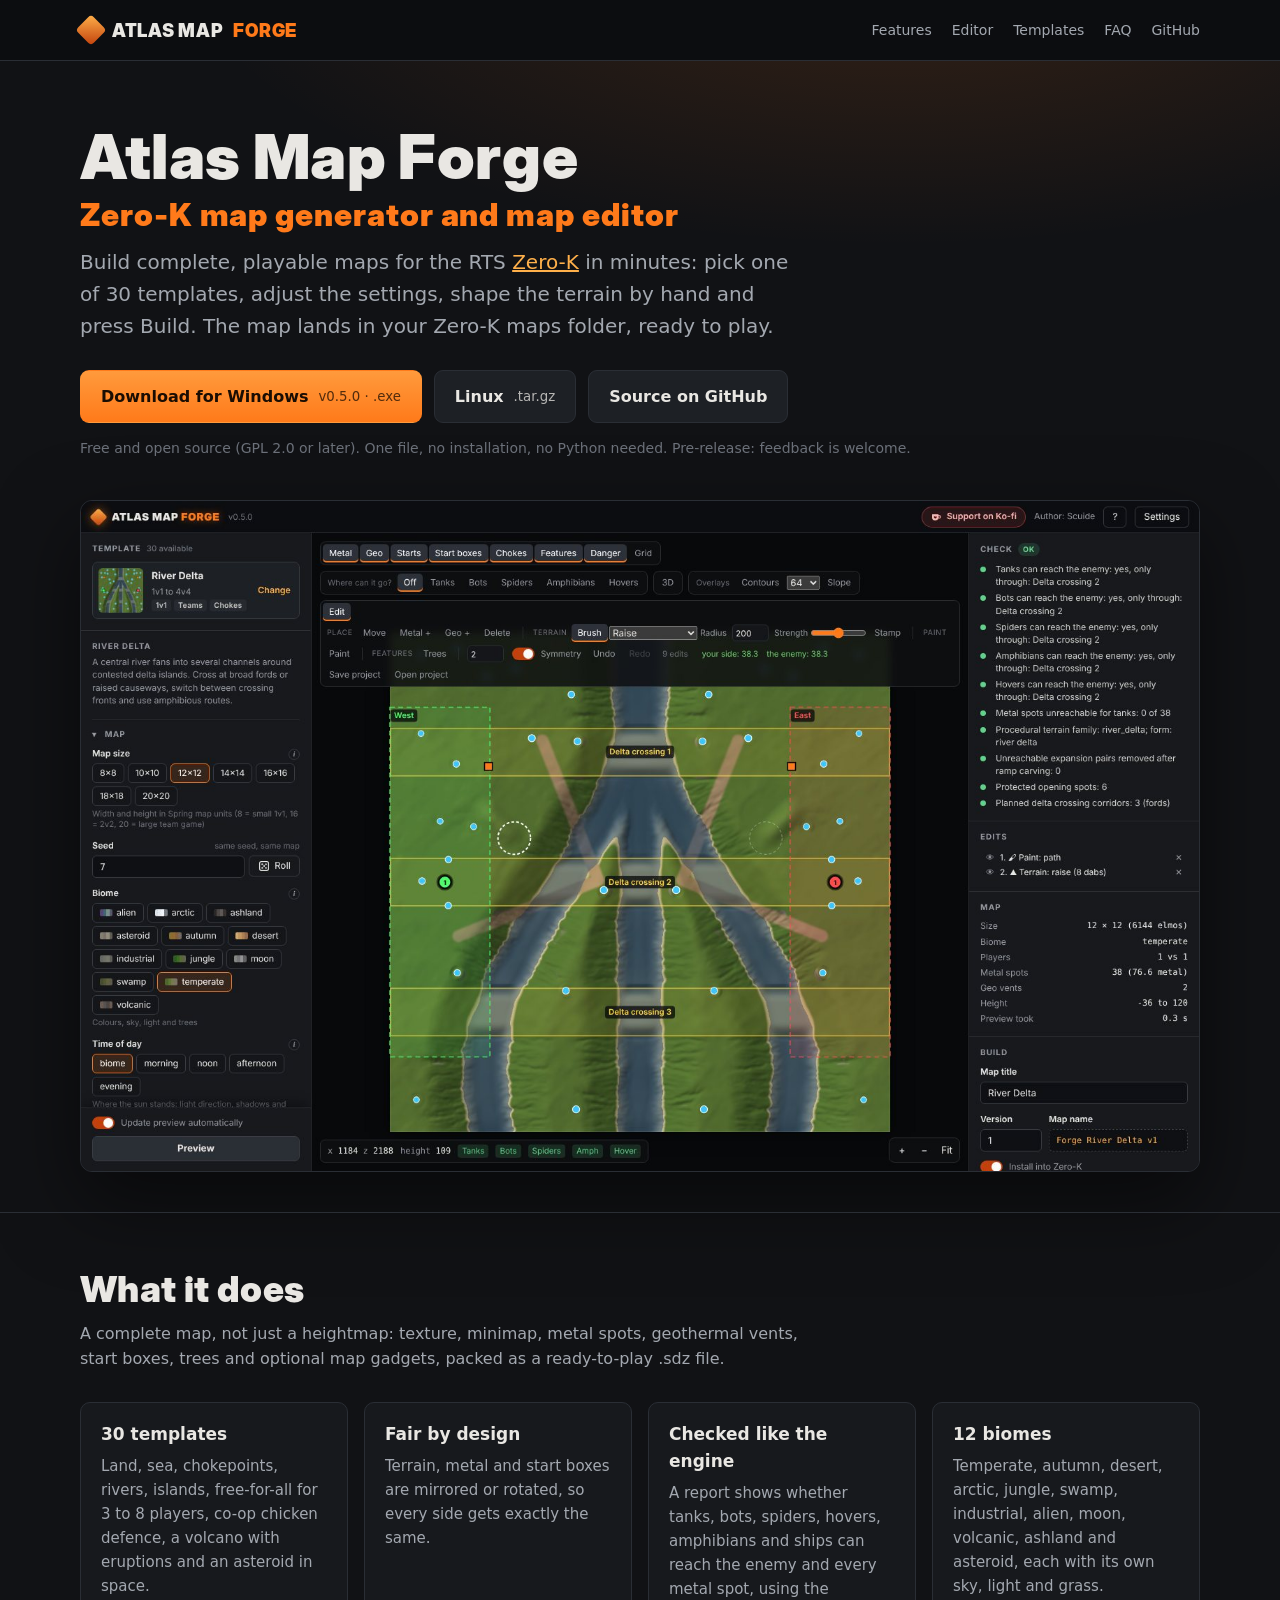
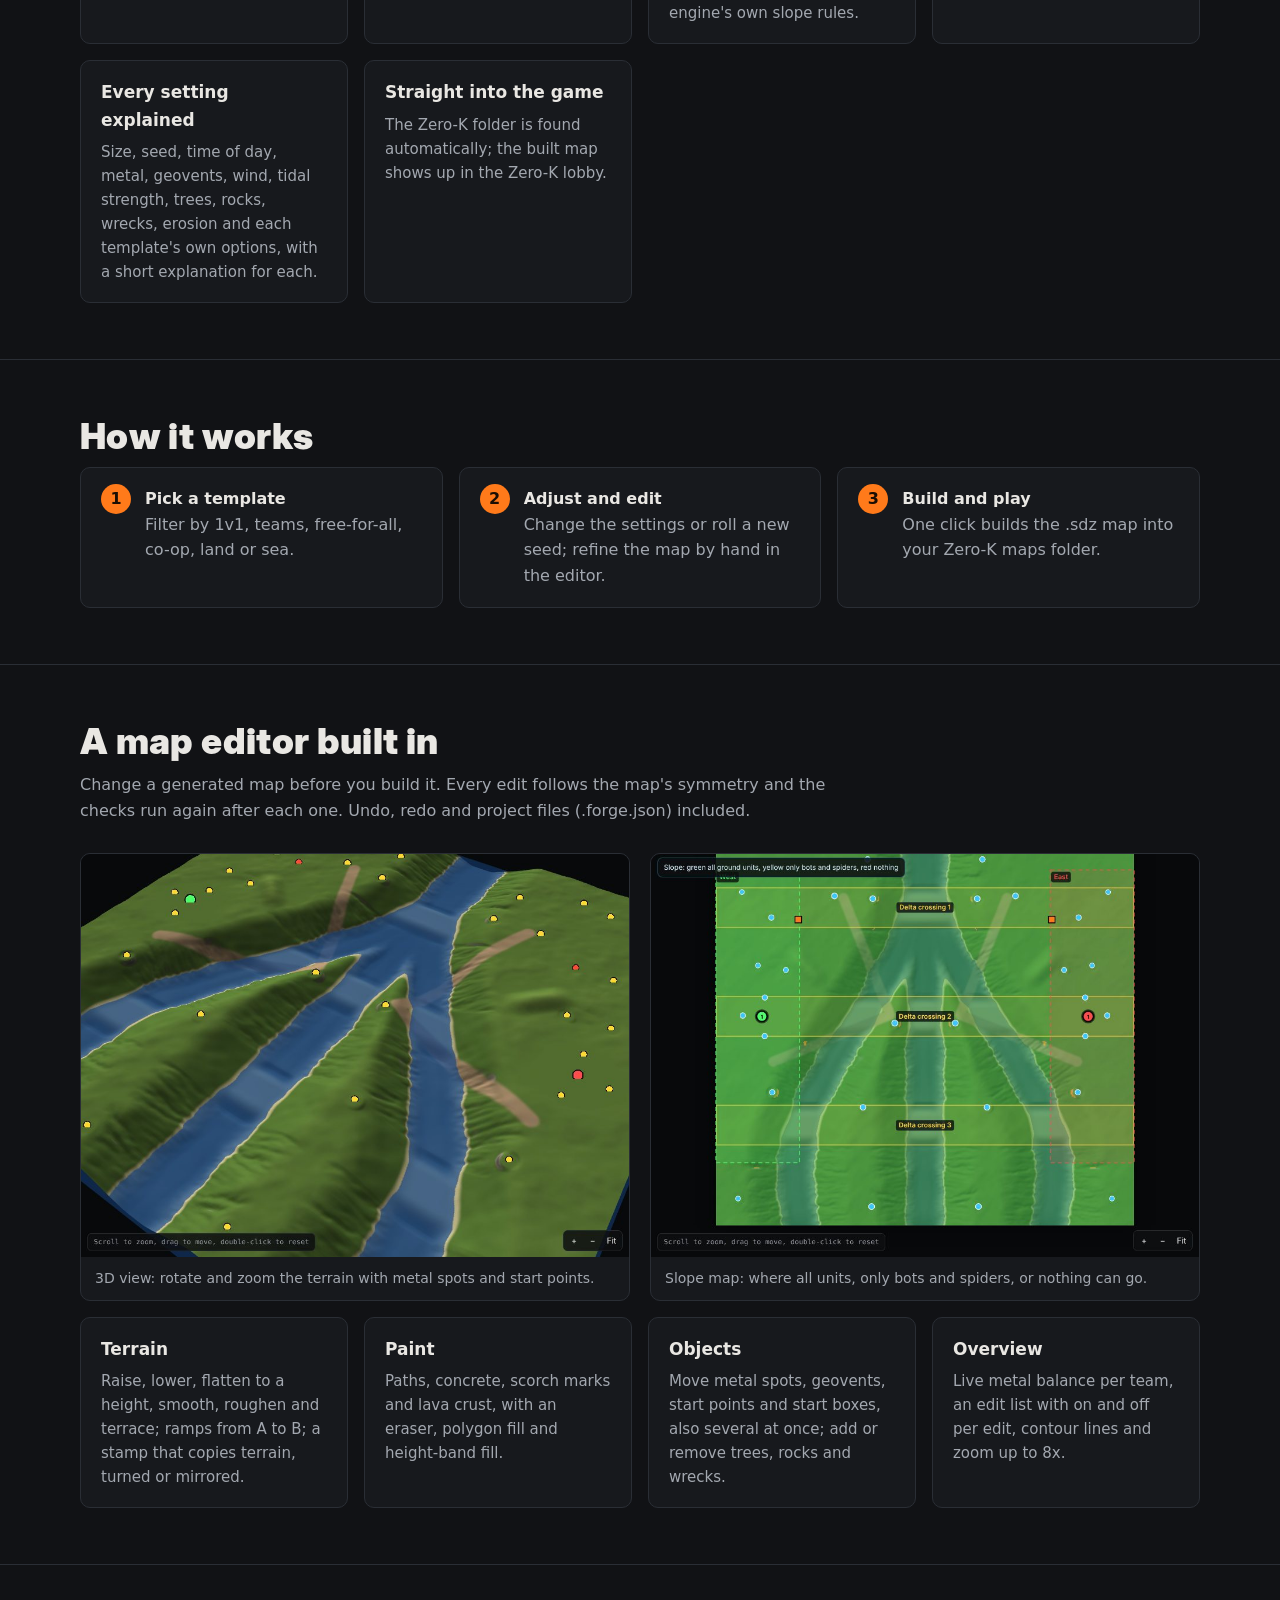
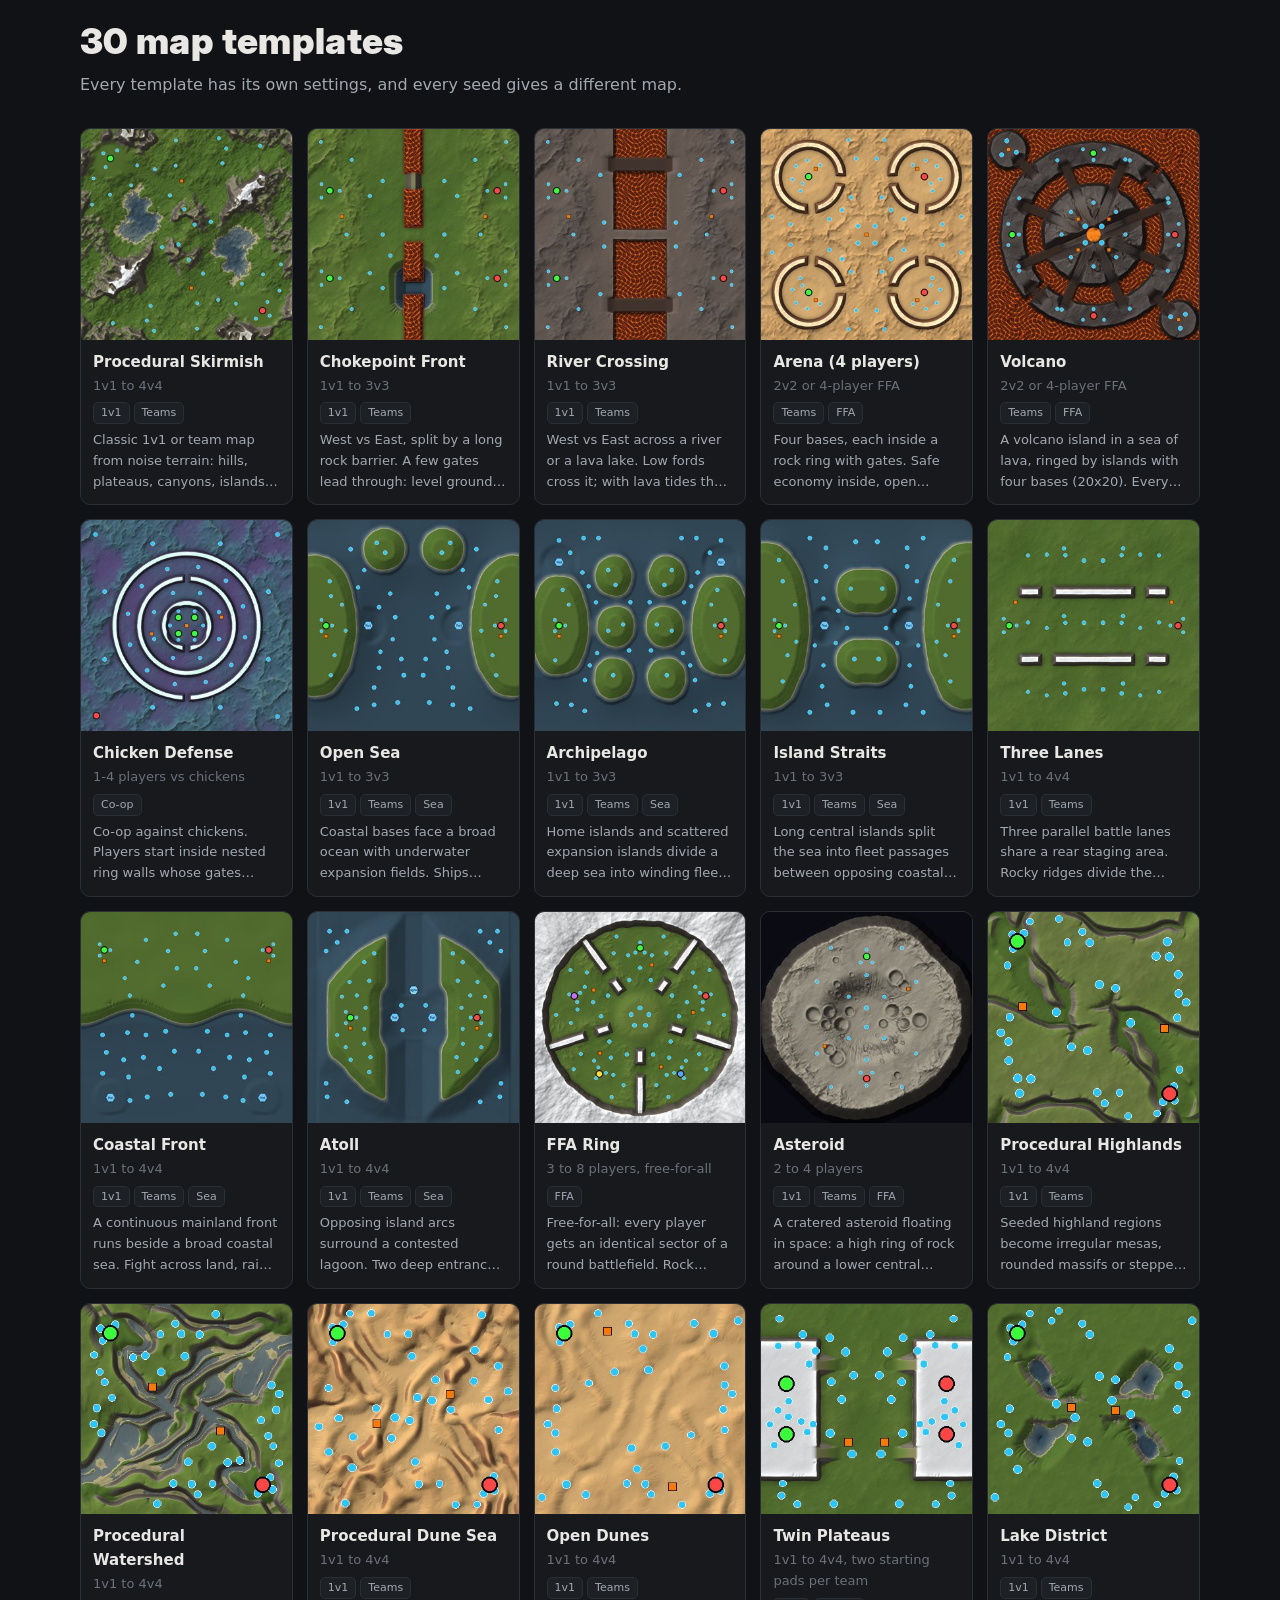
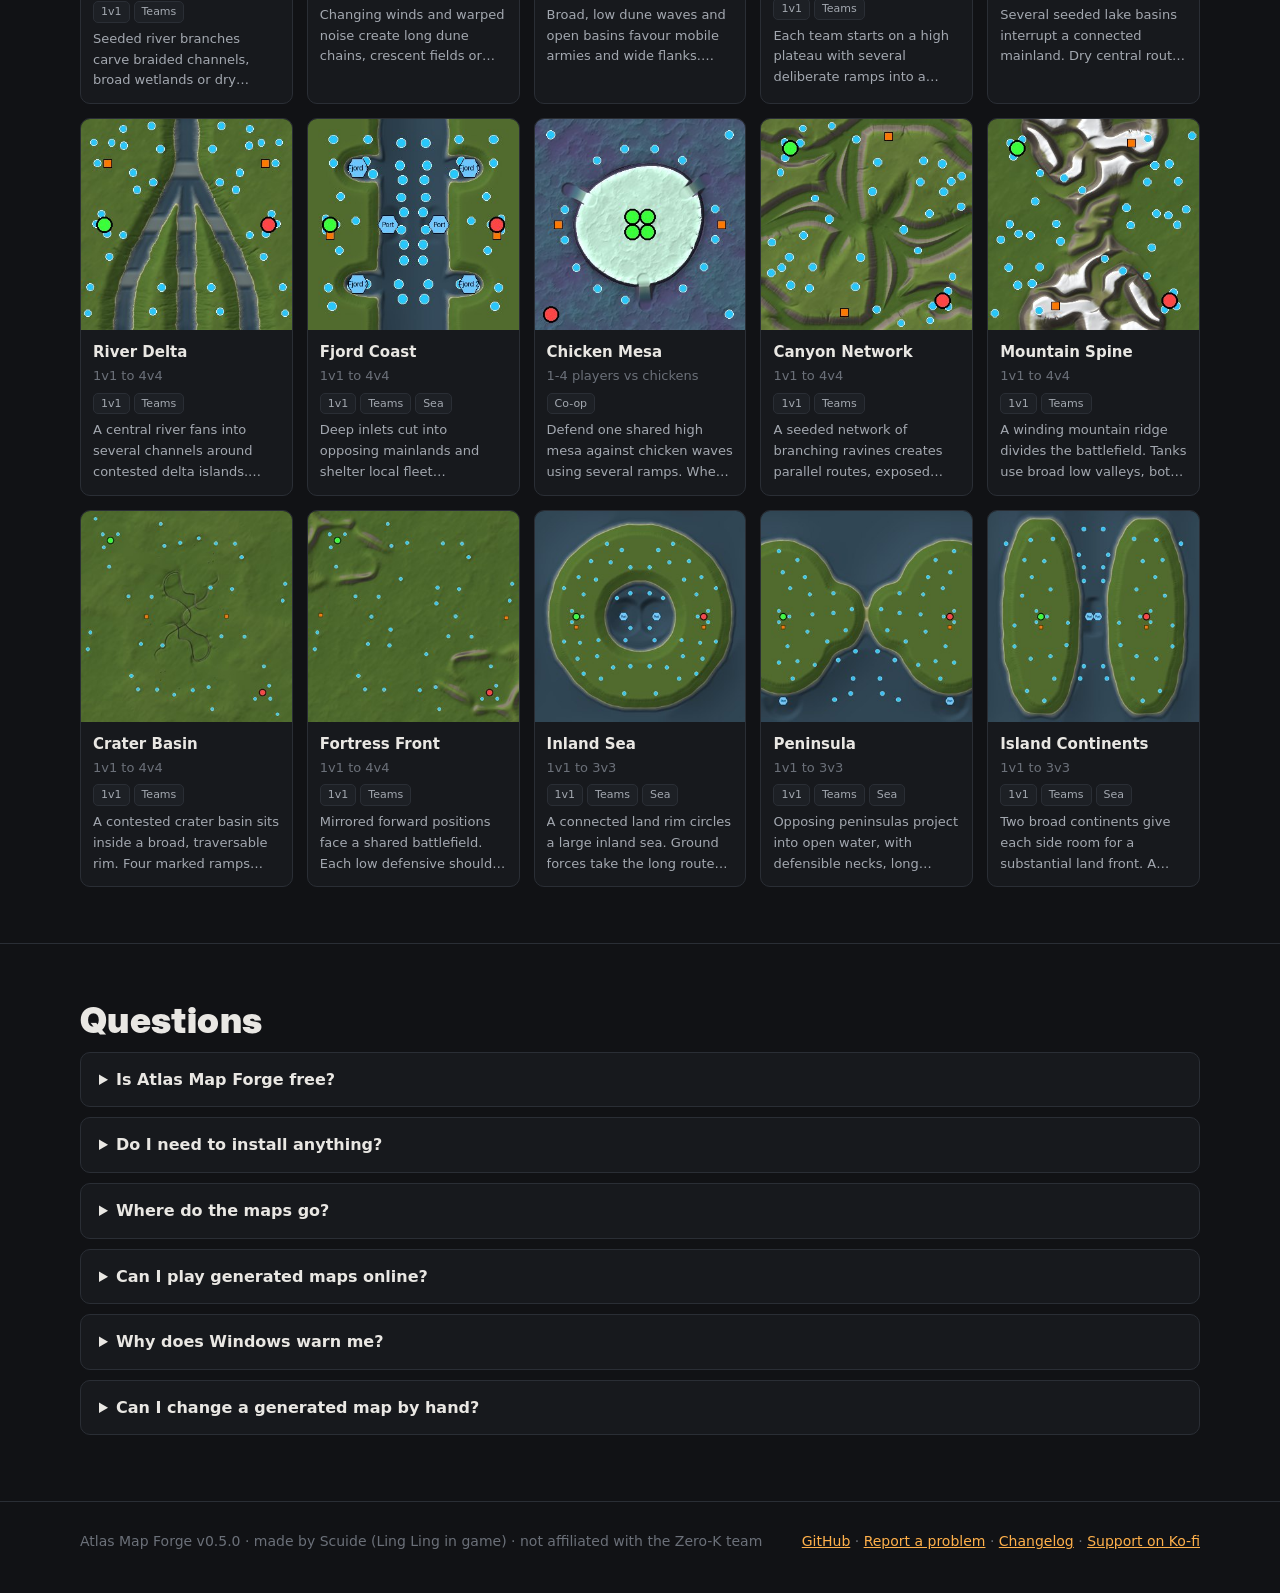
==== index.html @ 58ce88fb "Website on GitHub Pages; README says "Zero-K map generator and map editor" - index.html at the repos" ====
<!doctype html>
<html lang="en">
<head>
<meta charset="utf-8">
<meta name="viewport" content="width=device-width, initial-scale=1">
<title>Atlas Map Forge: Zero-K map generator and map editor</title>
<meta name="description" content="Free, open-source Zero-K map generator and map editor. Pick one of 30 templates, adjust the settings, edit terrain by hand and build a complete, playable Zero-K map. Windows and Linux.">
<meta name="keywords" content="Zero-K map generator, Zero-K map editor, Zero-K maps, random map generator, Spring RTS map generator, Recoil engine, SpringRTS maps, RTS map maker">
<link rel="canonical" href="https://scuide.github.io/atlas-map-forge/">
<link rel="icon" href="site/img/favicon.png">
<meta property="og:type" content="website">
<meta property="og:title" content="Atlas Map Forge: Zero-K map generator and map editor">
<meta property="og:description" content="Build complete, playable Zero-K maps from 30 templates and edit them by hand. Free, open source, Windows and Linux.">
<meta property="og:url" content="https://scuide.github.io/atlas-map-forge/">
<meta property="og:image" content="https://scuide.github.io/atlas-map-forge/site/img/og.jpg">
<meta name="twitter:card" content="summary_large_image">
<script type="application/ld+json">{"@context": "https://schema.org", "@type": "SoftwareApplication", "name": "Atlas Map Forge", "applicationCategory": "GameApplication", "operatingSystem": "Windows, Linux", "softwareVersion": "0.5.0", "description": "Free, open-source map generator and map editor for the RTS Zero-K. Builds complete, playable Zero-K maps from templates.", "url": "https://scuide.github.io/atlas-map-forge/", "downloadUrl": "https://github.com/Scuide/atlas-map-forge/releases/tag/v0.5.0", "license": "https://www.gnu.org/licenses/gpl-2.0.html", "offers": {"@type": "Offer", "price": "0", "priceCurrency": "USD"}, "author": {"@type": "Person", "name": "Scuide"}, "screenshot": "https://scuide.github.io/atlas-map-forge/site/img/editor.jpg"}</script>
<script type="application/ld+json">{"@context": "https://schema.org", "@type": "FAQPage", "mainEntity": [{"@type": "Question", "name": "Is Atlas Map Forge free?", "acceptedAnswer": {"@type": "Answer", "text": "Yes. It is open source under the GPL 2.0 or later, and the Windows and Linux programs are free downloads."}}, {"@type": "Question", "name": "Do I need to install anything?", "acceptedAnswer": {"@type": "Answer", "text": "No. On Windows you start AtlasMapForge.exe; on Linux you unpack the archive and start ./AtlasMapForge, which opens the app in your web browser. Python is not needed."}}, {"@type": "Question", "name": "Where do the maps go?", "acceptedAnswer": {"@type": "Answer", "text": "The Forge finds your Zero-K folder (Steam or the standalone version) and builds the map straight into its maps folder, so it shows up in the Zero-K lobby right away."}}, {"@type": "Question", "name": "Can I play generated maps online?", "acceptedAnswer": {"@type": "Answer", "text": "Yes, in passworded rooms. New maps are \"unsupported\" on zero-k.info until the Zero-K team approves them."}}, {"@type": "Question", "name": "Why does Windows warn me?", "acceptedAnswer": {"@type": "Answer", "text": "The program is not code-signed yet. Click \"More info\", then \"Run anyway\". Every release is built and tested automatically on GitHub from the public source code."}}, {"@type": "Question", "name": "Can I change a generated map by hand?", "acceptedAnswer": {"@type": "Answer", "text": "Yes. The editor shapes terrain, paints paths and scorch marks, places trees, rocks and wrecks, and moves metal spots, geovents, start points and start boxes. Symmetry and the reachability checks are kept for every edit."}}]}</script>
<style>
@font-face { font-family: "Inter Display"; font-weight: 900; src: url("atlasforge/app/web/InterDisplay-Black.otf") format("opentype"); font-display: swap; }
:root {
  --bg: #111215; --panel: #17191d; --panel-2: #1d2025; --line: #2a2e35; --text: #e9e7e3; --muted: #a3a8b0;
  --faint: #6b7079; --ember: #ff7a1a; --ember-hot: #ffb04a; --ok: #5fd38a; --cyan: #46c8ff;
  --ui: "Segoe UI Variable Text", "Segoe UI", system-ui, -apple-system, Roboto, sans-serif;
  color-scheme: dark;
}
* { box-sizing: border-box; }
html { scroll-behavior: smooth; }
body { margin: 0; background: var(--bg); color: var(--text); font: 16px/1.6 var(--ui); }
a { color: var(--ember-hot); }
img { max-width: 100%; height: auto; display: block; }
.wrap { max-width: 1160px; margin: 0 auto; padding: 0 20px; }
header.top { border-bottom: 1px solid var(--line); background: #0c0d10; }
header.top .wrap { display: flex; align-items: center; gap: 18px; height: 60px; }
.brand { display: flex; align-items: center; gap: 10px; font: 900 18px "Inter Display", var(--ui); letter-spacing: .04em; color: var(--text); text-decoration: none; }
.brand b { color: var(--ember); font-weight: 900; }
.brand .gem { width: 22px; height: 22px; transform: rotate(45deg); border-radius: 4px; background: linear-gradient(135deg, var(--ember-hot), #c2410c); }
nav { margin-left: auto; display: flex; gap: 20px; font-size: 14px; }
nav a { color: var(--muted); text-decoration: none; }
nav a:hover { color: var(--text); }
.hero { padding: 64px 0 40px; background: radial-gradient(1200px 500px at 70% -10%, rgba(255,122,26,.16), transparent 60%); }
.hero h1 { font: 900 clamp(34px, 6vw, 62px)/1.04 "Inter Display", var(--ui); margin: 0 0 14px; letter-spacing: .01em; }
.hero h1 span { display: block; font-size: .5em; color: var(--ember); letter-spacing: .03em; margin-top: 10px; }
.hero p.lead { font-size: clamp(17px, 2.2vw, 20px); color: var(--muted); max-width: 720px; margin: 0 0 28px; }
.buttons { display: flex; flex-wrap: wrap; gap: 12px; align-items: center; }
.btn { display: inline-flex; align-items: center; gap: 10px; padding: 13px 20px; border-radius: 9px; font-weight: 700; text-decoration: none; border: 1px solid var(--line); color: var(--text); background: var(--panel-2); }
.btn.primary { background: linear-gradient(180deg, #ff9a3c, var(--ember)); color: #1a0d03; border-color: transparent; }
.btn small { font-weight: 500; opacity: .75; }
.note { color: var(--faint); font-size: 14px; margin-top: 14px; }
.shot { margin-top: 40px; border: 1px solid var(--line); border-radius: 12px; overflow: hidden; box-shadow: 0 30px 80px rgba(0,0,0,.5); }
section { padding: 56px 0; border-top: 1px solid var(--line); }
h2 { font: 900 clamp(26px, 3.6vw, 36px)/1.15 "Inter Display", var(--ui); margin: 0 0 10px; letter-spacing: .01em; }
.sub { color: var(--muted); margin: 0 0 30px; max-width: 760px; }
.grid { display: grid; grid-template-columns: repeat(auto-fit, minmax(250px, 1fr)); gap: 16px; }
.card { background: var(--panel); border: 1px solid var(--line); border-radius: 10px; padding: 18px 20px; }
.card h3 { margin: 0 0 6px; font-size: 17px; }
.card p { margin: 0; color: var(--muted); font-size: 15px; }
.steps { counter-reset: s; list-style: none; padding: 0; margin: 0; display: grid; grid-template-columns: repeat(auto-fit, minmax(240px, 1fr)); gap: 16px; }
.steps li { counter-increment: s; background: var(--panel); border: 1px solid var(--line); border-radius: 10px; padding: 18px 20px 18px 64px; position: relative; color: var(--muted); }
.steps li::before { content: counter(s); position: absolute; left: 20px; top: 16px; width: 30px; height: 30px; border-radius: 50%; display: grid; place-items: center; font-weight: 800; color: #1a0d03; background: var(--ember); }
.steps b { color: var(--text); display: block; }
.two { display: grid; grid-template-columns: 1fr 1fr; gap: 20px; }
.two figure { margin: 0; border: 1px solid var(--line); border-radius: 10px; overflow: hidden; background: var(--panel); }
.two figcaption { padding: 10px 14px; color: var(--muted); font-size: 14px; }
.tpls { list-style: none; padding: 0; margin: 0; display: grid; grid-template-columns: repeat(auto-fill, minmax(200px, 1fr)); gap: 14px; }
.tpl { background: var(--panel); border: 1px solid var(--line); border-radius: 10px; overflow: hidden; }
.tpl img { width: 100%; aspect-ratio: 1; object-fit: cover; }
.tpl div { padding: 10px 12px 12px; }
.tpl h3 { margin: 0; font-size: 15px; }
.tpl .meta { margin: 2px 0 6px; color: var(--faint); font-size: 13px; }
.tpl .tags { margin: 0 0 6px; display: flex; flex-wrap: wrap; gap: 4px; }
.tpl .tags span { font-size: 11px; padding: 1px 7px; border-radius: 5px; background: var(--panel-2); border: 1px solid var(--line); color: var(--muted); }
.tpl .desc { margin: 0; font-size: 13px; color: var(--muted); display: -webkit-box; -webkit-line-clamp: 3; -webkit-box-orient: vertical; overflow: hidden; }
details { background: var(--panel); border: 1px solid var(--line); border-radius: 10px; padding: 14px 18px; margin-bottom: 10px; }
summary { cursor: pointer; font-weight: 700; }
details p { color: var(--muted); margin: 10px 0 0; }
footer { border-top: 1px solid var(--line); padding: 28px 0 40px; color: var(--faint); font-size: 14px; }
footer .wrap { display: flex; flex-wrap: wrap; gap: 18px; justify-content: space-between; }
@media (max-width: 760px) {
  nav { display: none; }
  .two { grid-template-columns: 1fr; }
  .hero { padding-top: 40px; }
}
</style>
</head>
<body>
<header class="top"><div class="wrap">
  <a class="brand" href="./"><span class="gem"></span>ATLAS MAP <b>FORGE</b></a>
  <nav><a href="#features">Features</a><a href="#editor">Editor</a><a href="#templates">Templates</a><a href="#faq">FAQ</a><a href="https://github.com/Scuide/atlas-map-forge">GitHub</a></nav>
</div></header>

<main>
<div class="hero"><div class="wrap">
  <h1>Atlas Map Forge<span>Zero-K map generator and map editor</span></h1>
  <p class="lead">Build complete, playable maps for the RTS <a href="https://zero-k.info">Zero-K</a> in minutes: pick one of 30 templates, adjust the settings, shape the terrain by hand and press Build. The map lands in your Zero-K maps folder, ready to play.</p>
  <div class="buttons">
    <a class="btn primary" href="https://github.com/Scuide/atlas-map-forge/releases/download/v0.5.0/AtlasMapForge.exe">Download for Windows <small>v0.5.0 &middot; .exe</small></a>
    <a class="btn" href="https://github.com/Scuide/atlas-map-forge/releases/download/v0.5.0/AtlasMapForge-linux-x86_64.tar.gz">Linux <small>.tar.gz</small></a>
    <a class="btn" href="https://github.com/Scuide/atlas-map-forge">Source on GitHub</a>
  </div>
  <p class="note">Free and open source (GPL 2.0 or later). One file, no installation, no Python needed. Pre-release: feedback is welcome.</p>
  <div class="shot"><img src="site/img/editor.jpg" width="1600" height="960" alt="Atlas Map Forge app: a Zero-K map in the editor with metal spots, start boxes, chokes and the check report"></div>
</div></div>

<section id="features"><div class="wrap">
  <h2>What it does</h2>
  <p class="sub">A complete map, not just a heightmap: texture, minimap, metal spots, geothermal vents, start boxes, trees and optional map gadgets, packed as a ready-to-play .sdz file.</p>
  <div class="grid">
    <div class="card"><h3>30 templates</h3><p>Land, sea, chokepoints, rivers, islands, free-for-all for 3 to 8 players, co-op chicken defence, a volcano with eruptions and an asteroid in space.</p></div>
    <div class="card"><h3>Fair by design</h3><p>Terrain, metal and start boxes are mirrored or rotated, so every side gets exactly the same.</p></div>
    <div class="card"><h3>Checked like the engine</h3><p>A report shows whether tanks, bots, spiders, hovers, amphibians and ships can reach the enemy and every metal spot, using the engine's own slope rules.</p></div>
    <div class="card"><h3>12 biomes</h3><p>Temperate, autumn, desert, arctic, jungle, swamp, industrial, alien, moon, volcanic, ashland and asteroid, each with its own sky, light and grass.</p></div>
    <div class="card"><h3>Every setting explained</h3><p>Size, seed, time of day, metal, geovents, wind, tidal strength, trees, rocks, wrecks, erosion and each template's own options, with a short explanation for each.</p></div>
    <div class="card"><h3>Straight into the game</h3><p>The Zero-K folder is found automatically; the built map shows up in the Zero-K lobby.</p></div>
  </div>
</div></section>

<section><div class="wrap">
  <h2>How it works</h2>
  <ol class="steps">
    <li><b>Pick a template</b>Filter by 1v1, teams, free-for-all, co-op, land or sea.</li>
    <li><b>Adjust and edit</b>Change the settings or roll a new seed; refine the map by hand in the editor.</li>
    <li><b>Build and play</b>One click builds the .sdz map into your Zero-K maps folder.</li>
  </ol>
</div></section>

<section id="editor"><div class="wrap">
  <h2>A map editor built in</h2>
  <p class="sub">Change a generated map before you build it. Every edit follows the map's symmetry and the checks run again after each one. Undo, redo and project files (.forge.json) included.</p>
  <div class="two">
    <figure><img src="site/img/3d.jpg" width="938" height="690" loading="lazy" alt="3D terrain view of a Zero-K river delta map in Atlas Map Forge"><figcaption>3D view: rotate and zoom the terrain with metal spots and start points.</figcaption></figure>
    <figure><img src="site/img/slope.jpg" width="938" height="690" loading="lazy" alt="Slope overlay showing where Zero-K units can drive and climb"><figcaption>Slope map: where all units, only bots and spiders, or nothing can go.</figcaption></figure>
  </div>
  <div class="grid" style="margin-top:16px">
    <div class="card"><h3>Terrain</h3><p>Raise, lower, flatten to a height, smooth, roughen and terrace; ramps from A to B; a stamp that copies terrain, turned or mirrored.</p></div>
    <div class="card"><h3>Paint</h3><p>Paths, concrete, scorch marks and lava crust, with an eraser, polygon fill and height-band fill.</p></div>
    <div class="card"><h3>Objects</h3><p>Move metal spots, geovents, start points and start boxes, also several at once; add or remove trees, rocks and wrecks.</p></div>
    <div class="card"><h3>Overview</h3><p>Live metal balance per team, an edit list with on and off per edit, contour lines and zoom up to 8x.</p></div>
  </div>
</div></section>

<section id="templates"><div class="wrap">
  <h2>30 map templates</h2>
  <p class="sub">Every template has its own settings, and every seed gives a different map.</p>
  <ul class="tpls">
<li class="tpl"><img src="atlasforge/app/web/thumbs/skirmish.jpg" alt="Procedural Skirmish map preview" width="320" height="320" loading="lazy"><div><h3>Procedural Skirmish</h3><p class="meta">1v1 to 4v4</p><p class="tags"><span>1v1</span><span>Teams</span></p><p class="desc">Classic 1v1 or team map from noise terrain: hills, plateaus, canyons, islands or craters. Ramps are carved automatically so tanks reach every base and metal spot.</p></div></li>
<li class="tpl"><img src="atlasforge/app/web/thumbs/chokepoint.jpg" alt="Chokepoint Front map preview" width="320" height="320" loading="lazy"><div><h3>Chokepoint Front</h3><p class="meta">1v1 to 3v3</p><p class="tags"><span>1v1</span><span>Teams</span></p><p class="desc">West vs East, split by a long rock barrier. A few gates lead through: level ground for everyone, rock humps only bots can climb, or water channels for hovers and amphibians.</p></div></li>
<li class="tpl"><img src="atlasforge/app/web/thumbs/river.jpg" alt="River Crossing map preview" width="320" height="320" loading="lazy"><div><h3>River Crossing</h3><p class="meta">1v1 to 3v3</p><p class="tags"><span>1v1</span><span>Teams</span></p><p class="desc">West vs East across a river or a lava lake. Low fords cross it; with lava tides the fords flood every few minutes (on-screen countdown) while a causeway in the middle stays safe.</p></div></li>
<li class="tpl"><img src="atlasforge/app/web/thumbs/arena.jpg" alt="Arena (4 players) map preview" width="320" height="320" loading="lazy"><div><h3>Arena (4 players)</h3><p class="meta">2v2 or 4-player FFA</p><p class="tags"><span>Teams</span><span>FFA</span></p><p class="desc">Four bases, each inside a rock ring with gates. Safe economy inside, open ground outside and a rich centre. Plays as 2v2 or as a 4-player free-for-all.</p></div></li>
<li class="tpl"><img src="atlasforge/app/web/thumbs/volcano.jpg" alt="Volcano map preview" width="320" height="320" loading="lazy"><div><h3>Volcano</h3><p class="meta">2v2 or 4-player FFA</p><p class="tags"><span>Teams</span><span>FFA</span></p><p class="desc">A volcano island in a sea of lava, ringed by islands with four bases (20x20). Every few minutes the volcano erupts: lava bombs rain on the slopes and the rising lava floods every causeway.</p></div></li>
<li class="tpl"><img src="atlasforge/app/web/thumbs/chicken.jpg" alt="Chicken Defense map preview" width="320" height="320" loading="lazy"><div><h3>Chicken Defense</h3><p class="meta">1-4 players vs chickens</p><p class="tags"><span>Co-op</span></p><p class="desc">Co-op against chickens. Players start inside nested ring walls whose gates alternate, so chickens walk the longest way and players can fall back ring by ring.</p></div></li>
<li class="tpl"><img src="atlasforge/app/web/thumbs/open_sea.jpg" alt="Open Sea map preview" width="320" height="320" loading="lazy"><div><h3>Open Sea</h3><p class="meta">1v1 to 3v3</p><p class="tags"><span>1v1</span><span>Teams</span><span>Sea</span></p><p class="desc">Coastal bases face a broad ocean with underwater expansion fields. Ships control the open water while amphibians and hovers raid the beaches.</p></div></li>
<li class="tpl"><img src="atlasforge/app/web/thumbs/archipelago.jpg" alt="Archipelago map preview" width="320" height="320" loading="lazy"><div><h3>Archipelago</h3><p class="meta">1v1 to 3v3</p><p class="tags"><span>1v1</span><span>Teams</span><span>Sea</span></p><p class="desc">Home islands and scattered expansion islands divide a deep sea into winding fleet routes. Capture island economy with amphibians and defend underwater resources with ships.</p></div></li>
<li class="tpl"><img src="atlasforge/app/web/thumbs/straits.jpg" alt="Island Straits map preview" width="320" height="320" loading="lazy"><div><h3>Island Straits</h3><p class="meta">1v1 to 3v3</p><p class="tags"><span>1v1</span><span>Teams</span><span>Sea</span></p><p class="desc">Long central islands split the sea into fleet passages between opposing coastal bases. Fight for the straits and use amphibious landings to capture the central islands.</p></div></li>
<li class="tpl"><img src="atlasforge/app/web/thumbs/three_lanes.jpg" alt="Three Lanes map preview" width="320" height="320" loading="lazy"><div><h3>Three Lanes</h3><p class="meta">1v1 to 4v4</p><p class="tags"><span>1v1</span><span>Teams</span></p><p class="desc">Three parallel battle lanes share a rear staging area. Rocky ridges divide the fronts; side crossings let armies switch lanes and threaten exposed expansion fields.</p></div></li>
<li class="tpl"><img src="atlasforge/app/web/thumbs/coastal_front.jpg" alt="Coastal Front map preview" width="320" height="320" loading="lazy"><div><h3>Coastal Front</h3><p class="meta">1v1 to 4v4</p><p class="tags"><span>1v1</span><span>Teams</span><span>Sea</span></p><p class="desc">A continuous mainland front runs beside a broad coastal sea. Fight across land, raid the shoreline with ships, or land amphibious forces behind the front.</p></div></li>
<li class="tpl"><img src="atlasforge/app/web/thumbs/atoll.jpg" alt="Atoll map preview" width="320" height="320" loading="lazy"><div><h3>Atoll</h3><p class="meta">1v1 to 4v4</p><p class="tags"><span>1v1</span><span>Teams</span><span>Sea</span></p><p class="desc">Opposing island arcs surround a contested lagoon. Two deep entrances link the lagoon to the outer ocean; control the inside route or sail around the island flanks.</p></div></li>
<li class="tpl"><img src="atlasforge/app/web/thumbs/ffa_ring.jpg" alt="FFA Ring map preview" width="320" height="320" loading="lazy"><div><h3>FFA Ring</h3><p class="meta">3 to 8 players, free-for-all</p><p class="tags"><span>FFA</span></p><p class="desc">Free-for-all: every player gets an identical sector of a round battlefield. Rock ridges separate neighbours, with a pass between each pair; the richest metal waits in the centre, where all players meet. A mountain rim closes the map.</p></div></li>
<li class="tpl"><img src="atlasforge/app/web/thumbs/asteroid.jpg" alt="Asteroid map preview" width="320" height="320" loading="lazy"><div><h3>Asteroid</h3><p class="meta">2 to 4 players</p><p class="tags"><span>1v1</span><span>Teams</span><span>FFA</span></p><p class="desc">A cratered asteroid floating in space: a high ring of rock around a lower central basin, rough flanks and a steep edge that drops into the void - units and buildings down there are destroyed. Low gravity, a starry sky. Every player gets an identical sector.</p></div></li>
<li class="tpl"><img src="atlasforge/app/web/thumbs/highlands.jpg" alt="Procedural Highlands map preview" width="320" height="320" loading="lazy"><div><h3>Procedural Highlands</h3><p class="meta">1v1 to 4v4</p><p class="tags"><span>1v1</span><span>Teams</span></p><p class="desc">Seeded highland regions become irregular mesas, rounded massifs or stepped uplands. Valleys, expansion sites and automatically carved tank ramps change with every seed.</p></div></li>
<li class="tpl"><img src="atlasforge/app/web/thumbs/watershed.jpg" alt="Procedural Watershed map preview" width="320" height="320" loading="lazy"><div><h3>Procedural Watershed</h3><p class="meta">1v1 to 4v4</p><p class="tags"><span>1v1</span><span>Teams</span></p><p class="desc">Seeded river branches carve braided channels, broad wetlands or dry ravines. Changing the seed reshapes the drainage network; automatic crossings keep land armies connected.</p></div></li>
<li class="tpl"><img src="atlasforge/app/web/thumbs/dune_sea.jpg" alt="Procedural Dune Sea map preview" width="320" height="320" loading="lazy"><div><h3>Procedural Dune Sea</h3><p class="meta">1v1 to 4v4</p><p class="tags"><span>1v1</span><span>Teams</span></p><p class="desc">Changing winds and warped noise create long dune chains, crescent fields or intersecting star dunes. Seeded rocky uplands interrupt the sand; tanks receive natural valleys and automatic ramps.</p></div></li>
<li class="tpl"><img src="atlasforge/app/web/thumbs/open_dunes.jpg" alt="Open Dunes map preview" width="320" height="320" loading="lazy"><div><h3>Open Dunes</h3><p class="meta">1v1 to 4v4</p><p class="tags"><span>1v1</span><span>Teams</span></p><p class="desc">Broad, low dune waves and open basins favour mobile armies and wide flanks. Seeded winds and small rocky outcrops change cover without a dominant barrier.</p></div></li>
<li class="tpl"><img src="atlasforge/app/web/thumbs/twin_plateaus.jpg" alt="Twin Plateaus map preview" width="320" height="320" loading="lazy"><div><h3>Twin Plateaus</h3><p class="meta">1v1 to 4v4, two starting pads per team</p><p class="tags"><span>1v1</span><span>Teams</span></p><p class="desc">Each team starts on a high plateau with several deliberate ramps into a shared lowland. Defend the home height, contest lowland metal and switch pressure between the ramps.</p></div></li>
<li class="tpl"><img src="atlasforge/app/web/thumbs/lake_district.jpg" alt="Lake District map preview" width="320" height="320" loading="lazy"><div><h3>Lake District</h3><p class="meta">1v1 to 4v4</p><p class="tags"><span>1v1</span><span>Teams</span></p><p class="desc">Several seeded lake basins interrupt a connected mainland. Dry central routes and an outer land belt keep armies moving, while amphibians can cross the lakes and raid exposed shores.</p></div></li>
<li class="tpl"><img src="atlasforge/app/web/thumbs/river_delta.jpg" alt="River Delta map preview" width="320" height="320" loading="lazy"><div><h3>River Delta</h3><p class="meta">1v1 to 4v4</p><p class="tags"><span>1v1</span><span>Teams</span></p><p class="desc">A central river fans into several channels around contested delta islands. Cross at broad fords or raised causeways, switch between crossing fronts and use amphibious routes.</p></div></li>
<li class="tpl"><img src="atlasforge/app/web/thumbs/fjord_coast.jpg" alt="Fjord Coast map preview" width="320" height="320" loading="lazy"><div><h3>Fjord Coast</h3><p class="meta">1v1 to 4v4</p><p class="tags"><span>1v1</span><span>Teams</span><span>Sea</span></p><p class="desc">Deep inlets cut into opposing mainlands and shelter local fleet approaches. Hold the bay mouths, raid the inner shores and use amphibious landings behind the headlands.</p></div></li>
<li class="tpl"><img src="atlasforge/app/web/thumbs/chicken_mesa.jpg" alt="Chicken Mesa map preview" width="320" height="320" loading="lazy"><div><h3>Chicken Mesa</h3><p class="meta">1-4 players vs chickens</p><p class="tags"><span>Co-op</span></p><p class="desc">Defend one shared high mesa against chicken waves using several ramps. When the outer approaches fail, fall back to a central position.</p></div></li>
<li class="tpl"><img src="atlasforge/app/web/thumbs/canyon_network.jpg" alt="Canyon Network map preview" width="320" height="320" loading="lazy"><div><h3>Canyon Network</h3><p class="meta">1v1 to 4v4</p><p class="tags"><span>1v1</span><span>Teams</span></p><p class="desc">A seeded network of branching ravines creates parallel routes, exposed junctions and deliberate cross-canyon passes. Each seed reshapes the canyon layout and changes where armies can switch fronts.</p></div></li>
<li class="tpl"><img src="atlasforge/app/web/thumbs/mountain_spine.jpg" alt="Mountain Spine map preview" width="320" height="320" loading="lazy"><div><h3>Mountain Spine</h3><p class="meta">1v1 to 4v4</p><p class="tags"><span>1v1</span><span>Teams</span></p><p class="desc">A winding mountain ridge divides the battlefield. Tanks use broad low valleys, bots cross shorter passes, and spiders can flank over the steep sides; each seed changes the ridge and pass positions.</p></div></li>
<li class="tpl"><img src="atlasforge/app/web/thumbs/crater_basin.jpg" alt="Crater Basin map preview" width="320" height="320" loading="lazy"><div><h3>Crater Basin</h3><p class="meta">1v1 to 4v4</p><p class="tags"><span>1v1</span><span>Teams</span></p><p class="desc">A contested crater basin sits inside a broad, traversable rim. Four marked ramps connect the basin to the rim, while a lower outer circuit supports flanking and mirrored resource expansion.</p></div></li>
<li class="tpl"><img src="atlasforge/app/web/thumbs/fortress_front.jpg" alt="Fortress Front map preview" width="320" height="320" loading="lazy"><div><h3>Fortress Front</h3><p class="meta">1v1 to 4v4</p><p class="tags"><span>1v1</span><span>Teams</span></p><p class="desc">Mirrored forward positions face a shared battlefield. Each low defensive shoulder has several sorties, while paired expansions lie beyond the home perimeter.</p></div></li>
<li class="tpl"><img src="atlasforge/app/web/thumbs/inland_sea.jpg" alt="Inland Sea map preview" width="320" height="320" loading="lazy"><div><h3>Inland Sea</h3><p class="meta">1v1 to 3v3</p><p class="tags"><span>1v1</span><span>Teams</span><span>Sea</span></p><p class="desc">A connected land rim circles a large inland sea. Ground forces take the long route around the shore while fleets cross the lake quickly between the opposing ports.</p></div></li>
<li class="tpl"><img src="atlasforge/app/web/thumbs/peninsula.jpg" alt="Peninsula map preview" width="320" height="320" loading="lazy"><div><h3>Peninsula</h3><p class="meta">1v1 to 3v3</p><p class="tags"><span>1v1</span><span>Teams</span><span>Sea</span></p><p class="desc">Opposing peninsulas project into open water, with defensible necks, long exposed coasts and broad side-landing opportunities.</p></div></li>
<li class="tpl"><img src="atlasforge/app/web/thumbs/island_continents.jpg" alt="Island Continents map preview" width="320" height="320" loading="lazy"><div><h3>Island Continents</h3><p class="meta">1v1 to 3v3</p><p class="tags"><span>1v1</span><span>Teams</span><span>Sea</span></p><p class="desc">Two broad continents give each side room for a substantial land front. A deep channel separates them, so fleets carry units to exposed shores and create new landing fronts.</p></div></li>
  </ul>
</div></section>

<section id="faq"><div class="wrap">
  <h2>Questions</h2>
  <details><summary>Is Atlas Map Forge free?</summary><p>Yes. It is open source under the GPL 2.0 or later, and the Windows and Linux programs are free downloads.</p></details>
<details><summary>Do I need to install anything?</summary><p>No. On Windows you start AtlasMapForge.exe; on Linux you unpack the archive and start ./AtlasMapForge, which opens the app in your web browser. Python is not needed.</p></details>
<details><summary>Where do the maps go?</summary><p>The Forge finds your Zero-K folder (Steam or the standalone version) and builds the map straight into its maps folder, so it shows up in the Zero-K lobby right away.</p></details>
<details><summary>Can I play generated maps online?</summary><p>Yes, in passworded rooms. New maps are &quot;unsupported&quot; on zero-k.info until the Zero-K team approves them.</p></details>
<details><summary>Why does Windows warn me?</summary><p>The program is not code-signed yet. Click &quot;More info&quot;, then &quot;Run anyway&quot;. Every release is built and tested automatically on GitHub from the public source code.</p></details>
<details><summary>Can I change a generated map by hand?</summary><p>Yes. The editor shapes terrain, paints paths and scorch marks, places trees, rocks and wrecks, and moves metal spots, geovents, start points and start boxes. Symmetry and the reachability checks are kept for every edit.</p></details>
</div></section>
</main>

<footer><div class="wrap">
  <span>Atlas Map Forge v0.5.0 &middot; made by Scuide (Ling Ling in game) &middot; not affiliated with the Zero-K team</span>
  <span><a href="https://github.com/Scuide/atlas-map-forge">GitHub</a> &middot; <a href="https://github.com/Scuide/atlas-map-forge/issues">Report a problem</a> &middot; <a href="https://github.com/Scuide/atlas-map-forge/blob/main/CHANGELOG.md">Changelog</a> &middot; <a href="https://ko-fi.com/scuide">Support on Ko-fi</a></span>
</div></footer>
</body>
</html>
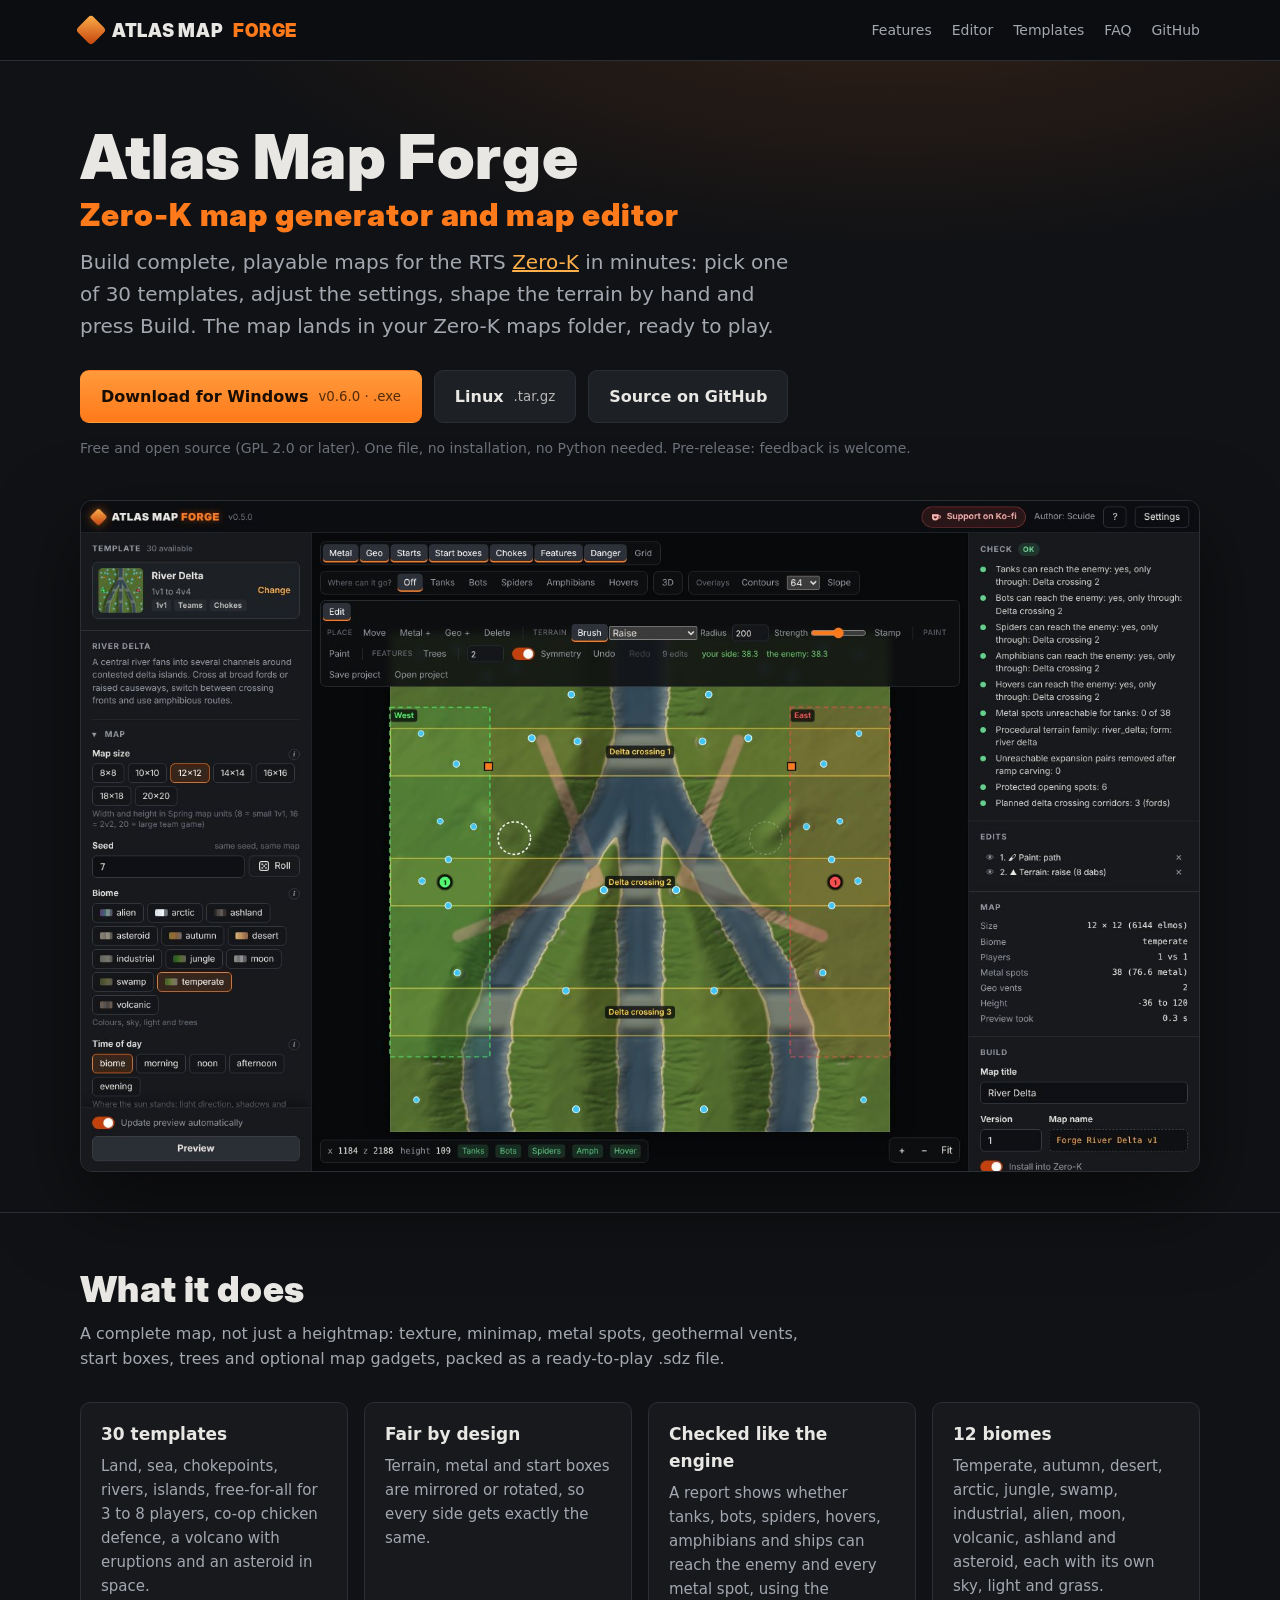
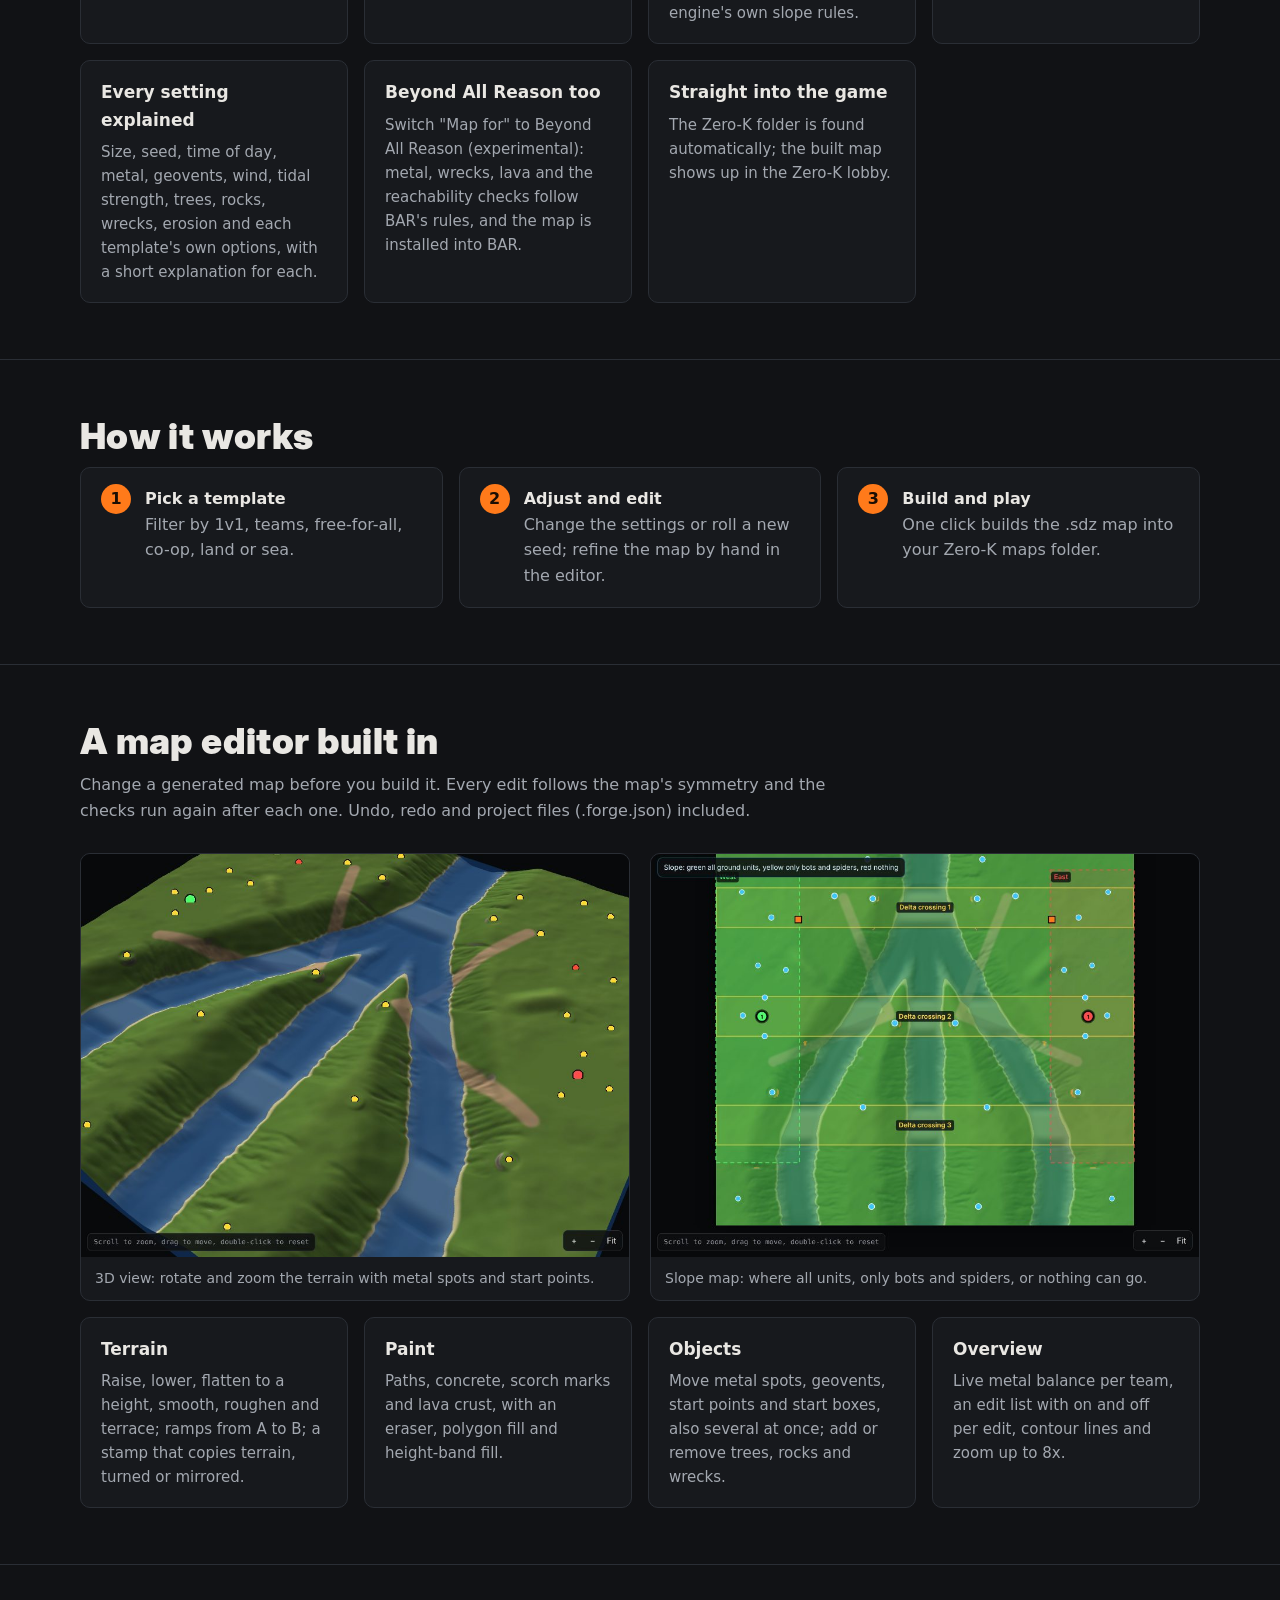
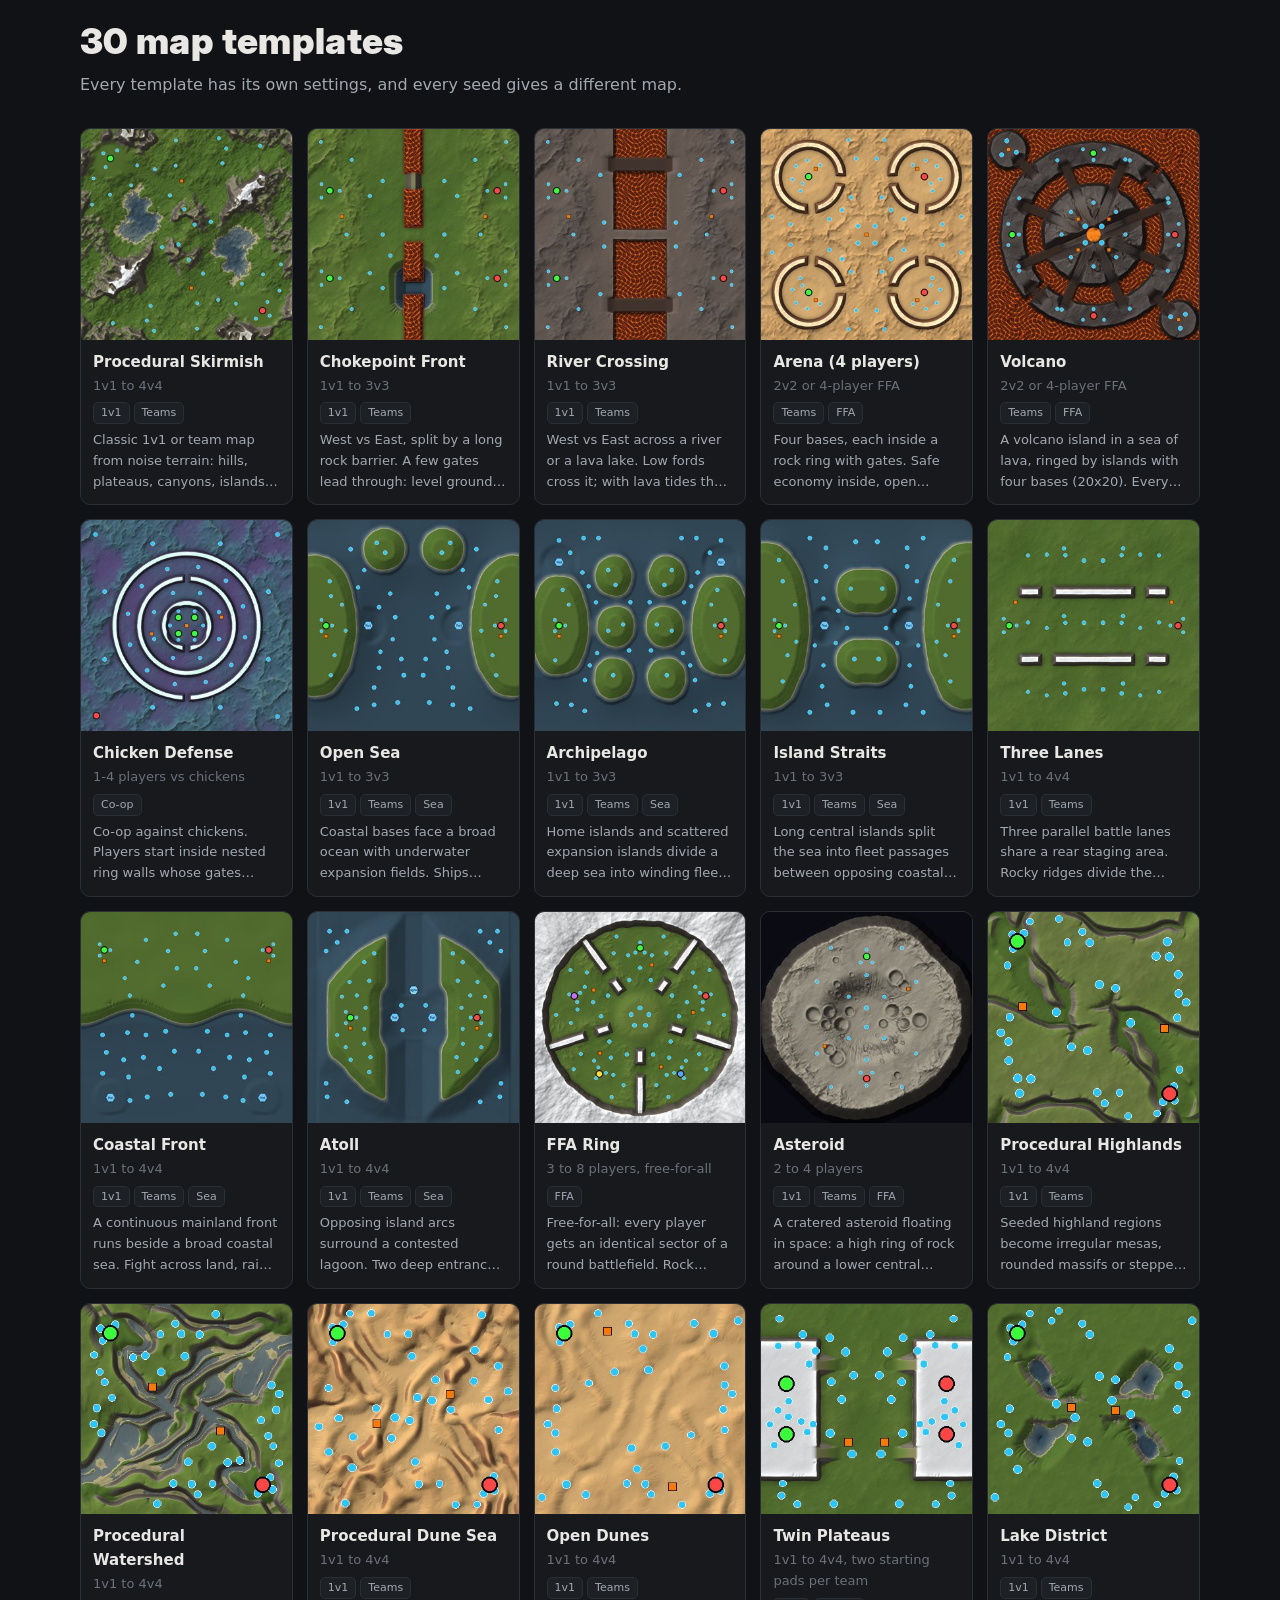
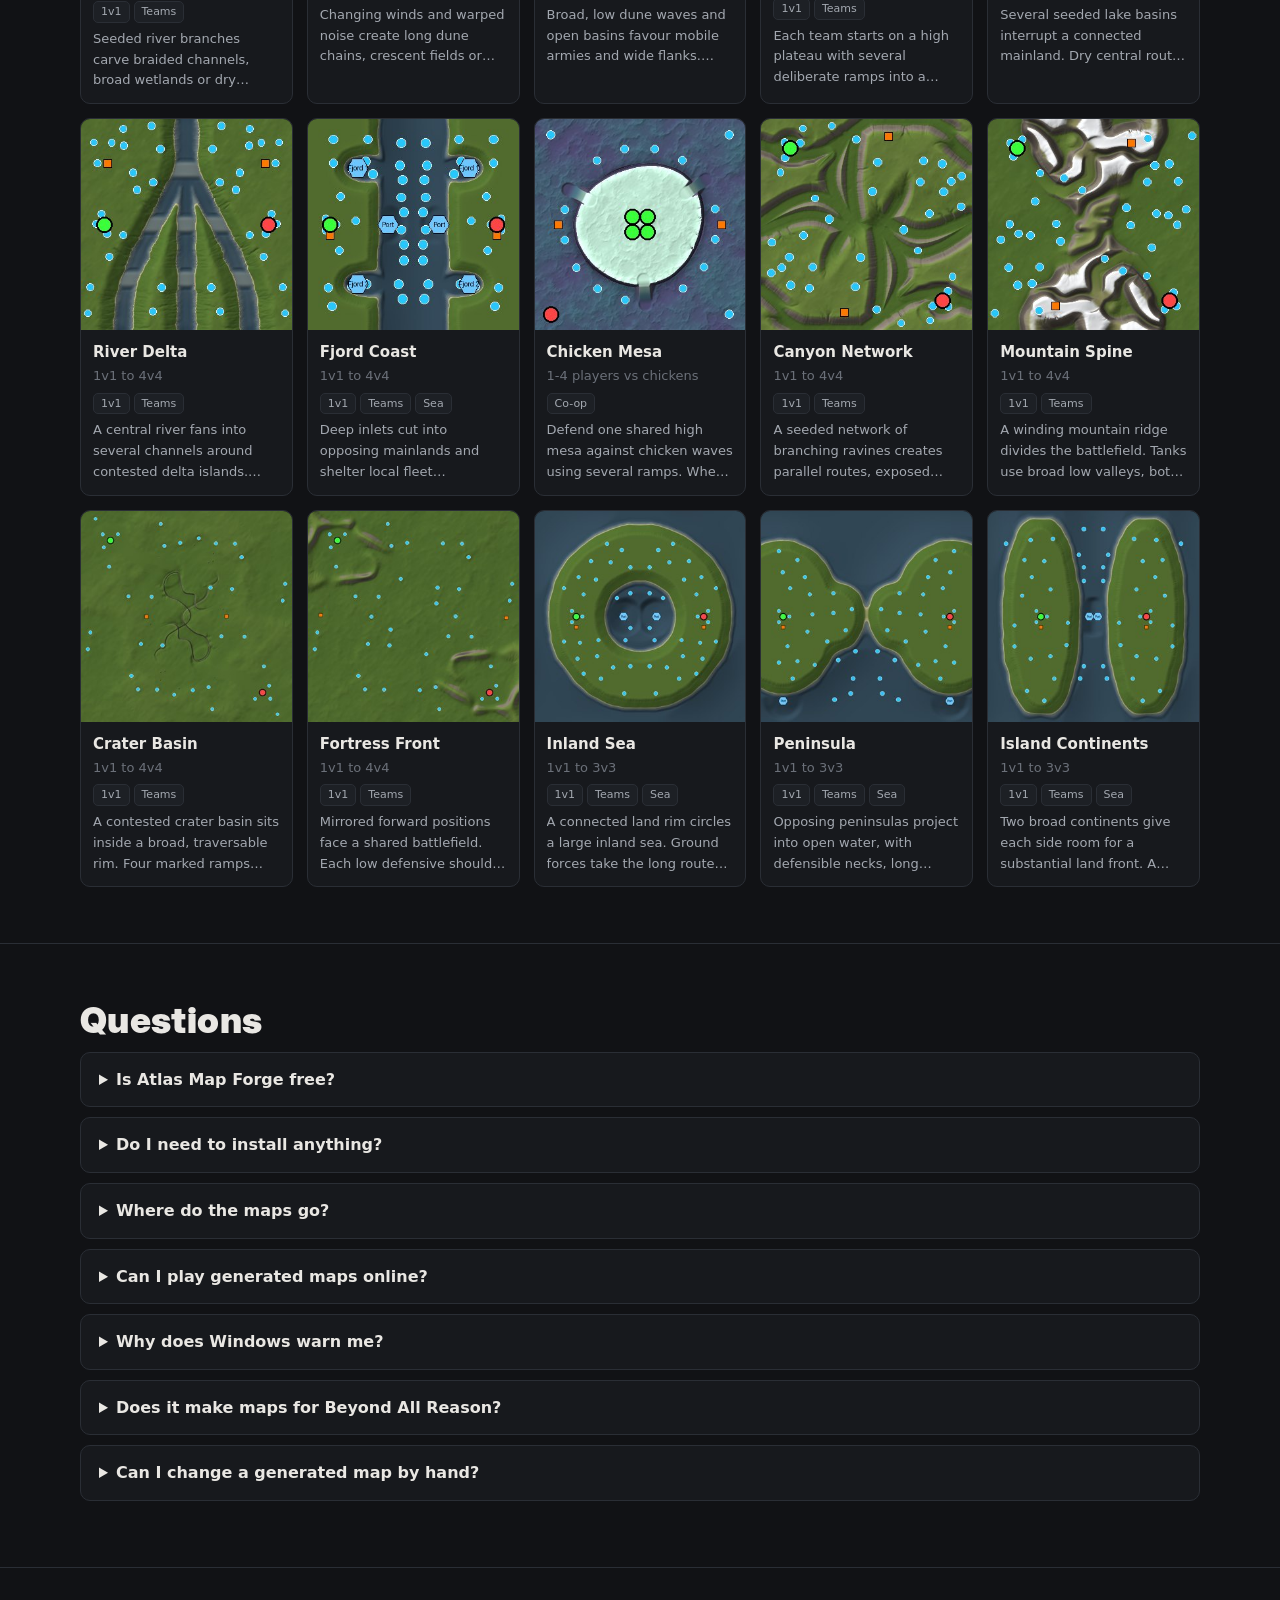
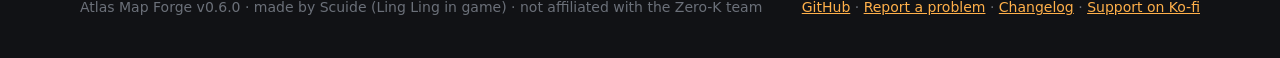
==== commit 0b7f8c4b: "0.6.0: checks per game (BAR movement rules), BAR volcano effects, release notes, website - checks.RU" ====
--- a/index.html
+++ b/index.html
@@ -5,7 +5,7 @@
 <meta name="viewport" content="width=device-width, initial-scale=1">
 <title>Atlas Map Forge: Zero-K map generator and map editor</title>
 <meta name="description" content="Free, open-source Zero-K map generator and map editor. Pick one of 30 templates, adjust the settings, edit terrain by hand and build a complete, playable Zero-K map. Windows and Linux.">
-<meta name="keywords" content="Zero-K map generator, Zero-K map editor, Zero-K maps, random map generator, Spring RTS map generator, Recoil engine, SpringRTS maps, RTS map maker">
+<meta name="keywords" content="Zero-K map generator, Zero-K map editor, Zero-K maps, Beyond All Reason map generator, BAR maps, random map generator, Spring RTS map generator, Recoil engine, SpringRTS maps, RTS map maker">
 <link rel="canonical" href="https://scuide.github.io/atlas-map-forge/">
 <link rel="icon" href="site/img/favicon.png">
 <meta property="og:type" content="website">
@@ -14,8 +14,8 @@
 <meta property="og:url" content="https://scuide.github.io/atlas-map-forge/">
 <meta property="og:image" content="https://scuide.github.io/atlas-map-forge/site/img/og.jpg">
 <meta name="twitter:card" content="summary_large_image">
-<script type="application/ld+json">{"@context": "https://schema.org", "@type": "SoftwareApplication", "name": "Atlas Map Forge", "applicationCategory": "GameApplication", "operatingSystem": "Windows, Linux", "softwareVersion": "0.5.0", "description": "Free, open-source map generator and map editor for the RTS Zero-K. Builds complete, playable Zero-K maps from templates.", "url": "https://scuide.github.io/atlas-map-forge/", "downloadUrl": "https://github.com/Scuide/atlas-map-forge/releases/tag/v0.5.0", "license": "https://www.gnu.org/licenses/gpl-2.0.html", "offers": {"@type": "Offer", "price": "0", "priceCurrency": "USD"}, "author": {"@type": "Person", "name": "Scuide"}, "screenshot": "https://scuide.github.io/atlas-map-forge/site/img/editor.jpg"}</script>
-<script type="application/ld+json">{"@context": "https://schema.org", "@type": "FAQPage", "mainEntity": [{"@type": "Question", "name": "Is Atlas Map Forge free?", "acceptedAnswer": {"@type": "Answer", "text": "Yes. It is open source under the GPL 2.0 or later, and the Windows and Linux programs are free downloads."}}, {"@type": "Question", "name": "Do I need to install anything?", "acceptedAnswer": {"@type": "Answer", "text": "No. On Windows you start AtlasMapForge.exe; on Linux you unpack the archive and start ./AtlasMapForge, which opens the app in your web browser. Python is not needed."}}, {"@type": "Question", "name": "Where do the maps go?", "acceptedAnswer": {"@type": "Answer", "text": "The Forge finds your Zero-K folder (Steam or the standalone version) and builds the map straight into its maps folder, so it shows up in the Zero-K lobby right away."}}, {"@type": "Question", "name": "Can I play generated maps online?", "acceptedAnswer": {"@type": "Answer", "text": "Yes, in passworded rooms. New maps are \"unsupported\" on zero-k.info until the Zero-K team approves them."}}, {"@type": "Question", "name": "Why does Windows warn me?", "acceptedAnswer": {"@type": "Answer", "text": "The program is not code-signed yet. Click \"More info\", then \"Run anyway\". Every release is built and tested automatically on GitHub from the public source code."}}, {"@type": "Question", "name": "Can I change a generated map by hand?", "acceptedAnswer": {"@type": "Answer", "text": "Yes. The editor shapes terrain, paints paths and scorch marks, places trees, rocks and wrecks, and moves metal spots, geovents, start points and start boxes. Symmetry and the reachability checks are kept for every edit."}}]}</script>
+<script type="application/ld+json">{"@context": "https://schema.org", "@type": "SoftwareApplication", "name": "Atlas Map Forge", "applicationCategory": "GameApplication", "operatingSystem": "Windows, Linux", "softwareVersion": "0.6.0", "description": "Free, open-source map generator and map editor for the RTS Zero-K. Builds complete, playable Zero-K maps from templates.", "url": "https://scuide.github.io/atlas-map-forge/", "downloadUrl": "https://github.com/Scuide/atlas-map-forge/releases/tag/v0.6.0", "license": "https://www.gnu.org/licenses/gpl-2.0.html", "offers": {"@type": "Offer", "price": "0", "priceCurrency": "USD"}, "author": {"@type": "Person", "name": "Scuide"}, "screenshot": "https://scuide.github.io/atlas-map-forge/site/img/editor.jpg"}</script>
+<script type="application/ld+json">{"@context": "https://schema.org", "@type": "FAQPage", "mainEntity": [{"@type": "Question", "name": "Is Atlas Map Forge free?", "acceptedAnswer": {"@type": "Answer", "text": "Yes. It is open source under the GPL 2.0 or later, and the Windows and Linux programs are free downloads."}}, {"@type": "Question", "name": "Do I need to install anything?", "acceptedAnswer": {"@type": "Answer", "text": "No. On Windows you start AtlasMapForge.exe; on Linux you unpack the archive and start ./AtlasMapForge, which opens the app in your web browser. Python is not needed."}}, {"@type": "Question", "name": "Where do the maps go?", "acceptedAnswer": {"@type": "Answer", "text": "The Forge finds your Zero-K folder (Steam or the standalone version) and builds the map straight into its maps folder, so it shows up in the Zero-K lobby right away."}}, {"@type": "Question", "name": "Can I play generated maps online?", "acceptedAnswer": {"@type": "Answer", "text": "Yes, in passworded rooms. New maps are \"unsupported\" on zero-k.info until the Zero-K team approves them."}}, {"@type": "Question", "name": "Why does Windows warn me?", "acceptedAnswer": {"@type": "Answer", "text": "The program is not code-signed yet. Click \"More info\", then \"Run anyway\". Every release is built and tested automatically on GitHub from the public source code."}}, {"@type": "Question", "name": "Does it make maps for Beyond All Reason?", "acceptedAnswer": {"@type": "Answer", "text": "Yes, experimental since version 0.6. Pick Beyond All Reason at the top of the app. BAR takes start boxes from its lobby, so the app shows the !addBox commands for the host, and size, type and description in BAR's map list stay empty for maps outside BAR's map database."}}, {"@type": "Question", "name": "Can I change a generated map by hand?", "acceptedAnswer": {"@type": "Answer", "text": "Yes. The editor shapes terrain, paints paths and scorch marks, places trees, rocks and wrecks, and moves metal spots, geovents, start points and start boxes. Symmetry and the reachability checks are kept for every edit."}}]}</script>
 <style>
 @font-face { font-family: "Inter Display"; font-weight: 900; src: url("atlasforge/app/web/InterDisplay-Black.otf") format("opentype"); font-display: swap; }
 :root {
@@ -94,8 +94,8 @@
   <h1>Atlas Map Forge<span>Zero-K map generator and map editor</span></h1>
   <p class="lead">Build complete, playable maps for the RTS <a href="https://zero-k.info">Zero-K</a> in minutes: pick one of 30 templates, adjust the settings, shape the terrain by hand and press Build. The map lands in your Zero-K maps folder, ready to play.</p>
   <div class="buttons">
-    <a class="btn primary" href="https://github.com/Scuide/atlas-map-forge/releases/download/v0.5.0/AtlasMapForge.exe">Download for Windows <small>v0.5.0 &middot; .exe</small></a>
-    <a class="btn" href="https://github.com/Scuide/atlas-map-forge/releases/download/v0.5.0/AtlasMapForge-linux-x86_64.tar.gz">Linux <small>.tar.gz</small></a>
+    <a class="btn primary" href="https://github.com/Scuide/atlas-map-forge/releases/download/v0.6.0/AtlasMapForge.exe">Download for Windows <small>v0.6.0 &middot; .exe</small></a>
+    <a class="btn" href="https://github.com/Scuide/atlas-map-forge/releases/download/v0.6.0/AtlasMapForge-linux-x86_64.tar.gz">Linux <small>.tar.gz</small></a>
     <a class="btn" href="https://github.com/Scuide/atlas-map-forge">Source on GitHub</a>
   </div>
   <p class="note">Free and open source (GPL 2.0 or later). One file, no installation, no Python needed. Pre-release: feedback is welcome.</p>
@@ -111,6 +111,7 @@
     <div class="card"><h3>Checked like the engine</h3><p>A report shows whether tanks, bots, spiders, hovers, amphibians and ships can reach the enemy and every metal spot, using the engine's own slope rules.</p></div>
     <div class="card"><h3>12 biomes</h3><p>Temperate, autumn, desert, arctic, jungle, swamp, industrial, alien, moon, volcanic, ashland and asteroid, each with its own sky, light and grass.</p></div>
     <div class="card"><h3>Every setting explained</h3><p>Size, seed, time of day, metal, geovents, wind, tidal strength, trees, rocks, wrecks, erosion and each template's own options, with a short explanation for each.</p></div>
+    <div class="card"><h3>Beyond All Reason too</h3><p>Switch "Map for" to Beyond All Reason (experimental): metal, wrecks, lava and the reachability checks follow BAR's rules, and the map is installed into BAR.</p></div>
     <div class="card"><h3>Straight into the game</h3><p>The Zero-K folder is found automatically; the built map shows up in the Zero-K lobby.</p></div>
   </div>
 </div></section>
@@ -183,12 +184,13 @@
 <details><summary>Where do the maps go?</summary><p>The Forge finds your Zero-K folder (Steam or the standalone version) and builds the map straight into its maps folder, so it shows up in the Zero-K lobby right away.</p></details>
 <details><summary>Can I play generated maps online?</summary><p>Yes, in passworded rooms. New maps are &quot;unsupported&quot; on zero-k.info until the Zero-K team approves them.</p></details>
 <details><summary>Why does Windows warn me?</summary><p>The program is not code-signed yet. Click &quot;More info&quot;, then &quot;Run anyway&quot;. Every release is built and tested automatically on GitHub from the public source code.</p></details>
+<details><summary>Does it make maps for Beyond All Reason?</summary><p>Yes, experimental since version 0.6. Pick Beyond All Reason at the top of the app. BAR takes start boxes from its lobby, so the app shows the !addBox commands for the host, and size, type and description in BAR&#x27;s map list stay empty for maps outside BAR&#x27;s map database.</p></details>
 <details><summary>Can I change a generated map by hand?</summary><p>Yes. The editor shapes terrain, paints paths and scorch marks, places trees, rocks and wrecks, and moves metal spots, geovents, start points and start boxes. Symmetry and the reachability checks are kept for every edit.</p></details>
 </div></section>
 </main>
 
 <footer><div class="wrap">
-  <span>Atlas Map Forge v0.5.0 &middot; made by Scuide (Ling Ling in game) &middot; not affiliated with the Zero-K team</span>
+  <span>Atlas Map Forge v0.6.0 &middot; made by Scuide (Ling Ling in game) &middot; not affiliated with the Zero-K team</span>
   <span><a href="https://github.com/Scuide/atlas-map-forge">GitHub</a> &middot; <a href="https://github.com/Scuide/atlas-map-forge/issues">Report a problem</a> &middot; <a href="https://github.com/Scuide/atlas-map-forge/blob/main/CHANGELOG.md">Changelog</a> &middot; <a href="https://ko-fi.com/scuide">Support on Ko-fi</a></span>
 </div></footer>
 </body>
